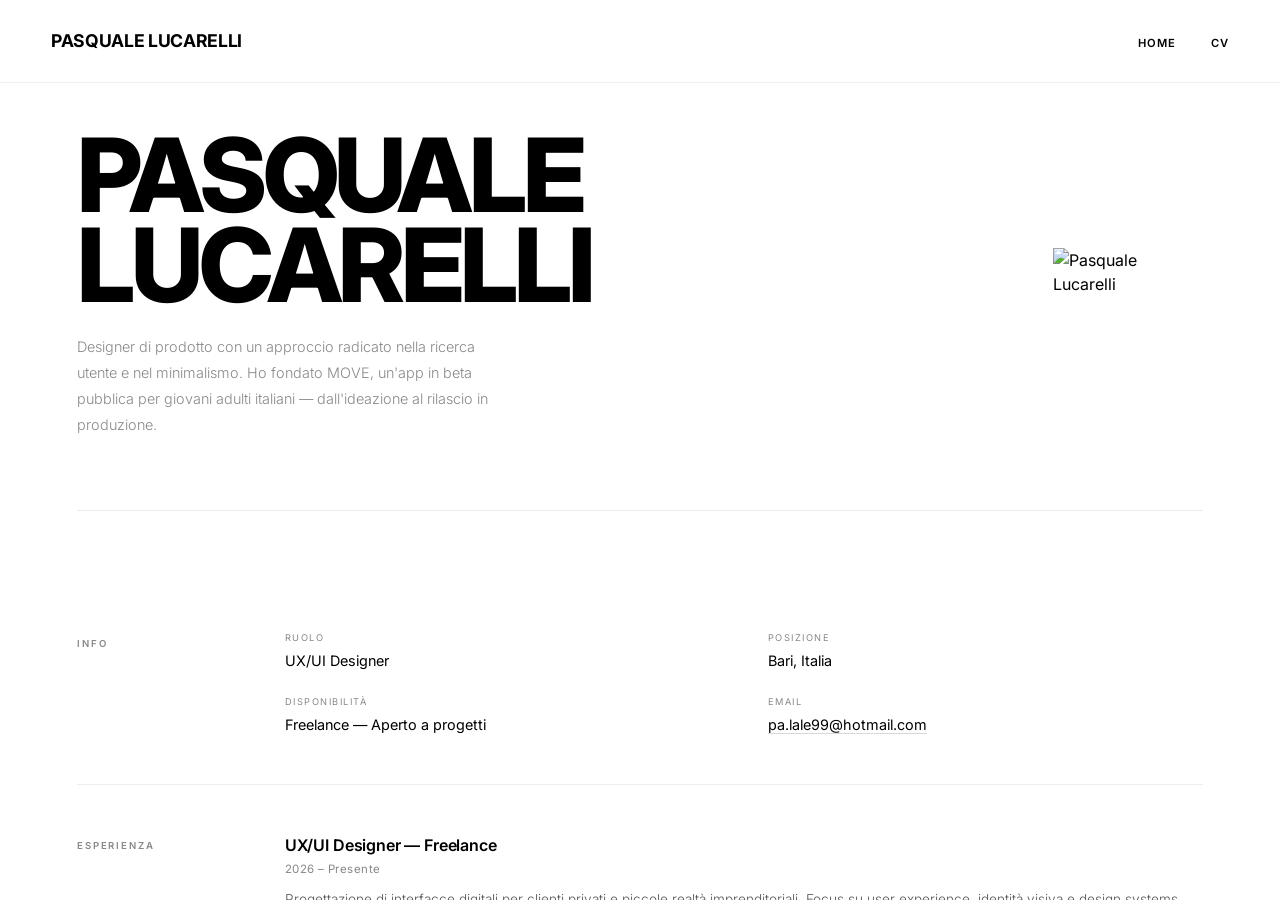
==== curriculum.html @ 56eaa18d "Added Move" ====
<!doctype html>
<html lang="it">
  <head>
    <meta charset="utf-8" />
    <meta name="viewport" content="width=device-width, initial-scale=1" />
    <title>Curriculum — Pasquale Lucarelli</title>

    <link rel="icon" type="image/x-icon" href="/assets/img/favicon/favicon.ico">
    <link href="https://cdn.jsdelivr.net/npm/bootstrap@5.3.3/dist/css/bootstrap.min.css" rel="stylesheet">
    <link href="https://fonts.googleapis.com/css2?family=Inter:wght@300;400;600;700;800&display=swap" rel="stylesheet">
    <link rel="stylesheet" href="assets/css/Style.css">
  </head>

  <body class="cv-page">

    <header>
      <a href="index.html" class="brand">PASQUALE LUCARELLI</a>
      <nav>
        <a href="index.html" class="top-link">HOME</a>
        <a href="curriculum.html" class="top-link">CV</a>
      </nav>
    </header>

    <main class="cv-main">

      <!-- ── HERO ── -->
      <div class="cv-hero">
        <div class="cv-hero-text">
          <h1 class="cv-name">Pasquale Lucarelli</h1>
          <p class="cv-tagline">Designer di prodotto con un approccio radicato nella ricerca utente e nel minimalismo. Ho fondato MOVE, un'app in beta pubblica per giovani adulti italiani — dall'ideazione al rilascio in produzione.</p>
        </div>
        <div class="cv-photo">
          <img src="assets/img/jpg/profile.jpg" alt="Pasquale Lucarelli" style="width:150px;height:190px;object-fit:cover;display:block;">
          </div>
        </div>
      </div>

      <!-- ── INFO ── -->
      <div class="cv-section">
        <div class="cv-label">Info</div>
        <div class="cv-content">
          <div class="cv-info-grid">
            <div class="cv-info-item">
              <span class="cv-info-key">Ruolo</span>
              <span class="cv-info-val">UX/UI Designer</span>
            </div>
            <div class="cv-info-item">
              <span class="cv-info-key">Posizione</span>
              <span class="cv-info-val">Bari, Italia</span>
            </div>
            <div class="cv-info-item">
              <span class="cv-info-key">Disponibilità</span>
              <span class="cv-info-val">Freelance — Aperto a progetti</span>
            </div>
            <div class="cv-info-item">
              <span class="cv-info-key">Email</span>
              <span class="cv-info-val">
                <a href="mailto:pa.lale99@hotmail.com">pa.lale99@hotmail.com</a>
              </span>
            </div>
          </div>
        </div>
      </div>

      <!-- ── ESPERIENZA ── -->
      <div class="cv-section">
        <div class="cv-label">Esperienza</div>
        <div class="cv-content">
          <div class="cv-entry">
            <div class="cv-entry-title">UX/UI Designer — Freelance</div>
            <div class="cv-entry-subtitle">2026 – Presente</div>
            <div class="cv-entry-desc">Progettazione di interfacce digitali per clienti privati e piccole realtà imprenditoriali. Focus su user experience, identità visiva e design systems.</div>
          </div>
          <div class="cv-entry">
            <div class="cv-entry-title">Food Product Designer</div>
            <div class="cv-entry-subtitle">Villa Finzi, Taranto — 2025–2026</div>
            <div class="cv-entry-desc">Sviluppo e design di prodotti alimentari, dalla concept art al packaging finale. Collaborazione con team creativi per la comunicazione del brand.</div>
          </div>
        </div>
      </div>

      <!-- ── PROGETTI ── -->
      <div class="cv-section">
        <div class="cv-label">Progetti</div>
        <div class="cv-content">
          <div class="cv-entry">
            <div class="cv-entry-title">
              MOVE — Product Designer &amp; Founder
              <a href="https://move-neon.vercel.app/" target="_blank" rel="noopener"
                 style="margin-left:14px;font-size:0.58rem;font-weight:700;letter-spacing:0.16em;color:#888;border-bottom:1px solid rgba(0,0,0,0.2);text-decoration:none;text-transform:uppercase;transition:border-color 0.2s;"
                 onmouseover="this.style.borderColor='#000'" onmouseout="this.style.borderColor='rgba(0,0,0,0.2)'">
                APRI ↗
              </a>
            </div>
            <div class="cv-entry-subtitle">2025 – Presente · Bari, Italia</div>
            <div class="cv-entry-desc">App italiana di wellbeing e social per giovani adulti (20–30 anni) che lottano contro isolamento, inattività e mancanza di direzione. Ho gestito l'intero processo: ricerca qualitativa sugli utenti, definizione dei pain point, architettura dell'informazione, UX dell'onboarding e dell'app, design system, prototipazione in Figma e rilascio in beta pubblica. Front-end sviluppato con HTML, CSS, JavaScript e React — autenticazione e database via Supabase.</div>
          </div>
        </div>
      </div>

      <!-- ── FORMAZIONE ── -->
      <div class="cv-section">
        <div class="cv-label">Formazione</div>
        <div class="cv-content">
          <div class="cv-entry">
            <div class="cv-entry-title">UX/UI Design — Corso professionale</div>
            <div class="cv-entry-subtitle">2024–2025</div>
            <div class="cv-entry-desc">Formazione intensiva su user research, wireframing, prototipazione e design thinking. Strumenti principali: Figma, Adobe XD.</div>
          </div>
        </div>
      </div>

      <!-- ── SKILLS ── -->
      <div class="cv-section">
        <div class="cv-label">Skills</div>
        <div class="cv-content">
          <div class="cv-skills">
            <span class="cv-pill">UX/UI Design</span>
            <span class="cv-pill">Product Design</span>
            <span class="cv-pill">Figma</span>
            <span class="cv-pill">User Research</span>
            <span class="cv-pill">User Testing</span>
            <span class="cv-pill">Prototipazione</span>
            <span class="cv-pill">Design Systems</span>
            <span class="cv-pill">Brand Identity</span>
            <span class="cv-pill">HTML / CSS</span>
            <span class="cv-pill">JavaScript</span>
            <span class="cv-pill">React</span>
            <span class="cv-pill">Adobe Photoshop</span>
            <span class="cv-pill">Adobe Illustrator</span>
            <span class="cv-pill">Canva</span>
            <span class="cv-pill">Copywriting</span>
          </div>
        </div>
      </div>

      <!-- ── SOCIAL ── -->
      <div class="cv-section cv-section--last">
        <div class="cv-label">Social</div>
        <div class="cv-content">
          <div class="cv-socials">

            <a href="https://www.linkedin.com/in/pasquale-lucarelli-a5b2b82a2" target="_blank" rel="noopener" class="cv-social-link">
              <div class="cv-social-icon">
                <svg width="18" height="18" viewBox="0 0 24 24" fill="none" stroke="currentColor" stroke-width="1.8">
                  <rect x="2" y="2" width="20" height="20" rx="3"/>
                  <path d="M7 10v7M7 7v.5"/>
                  <path d="M11 17v-4c0-1.5 1-3 3-3s3 1.5 3 3v4M11 10v7"/>
                </svg>
              </div>
              <div class="cv-social-info">
                <span class="cv-social-name">LinkedIn</span>
                <span class="cv-social-handle">linkedin.com/in/pasqualelucarelli</span>
              </div>
              <span class="cv-social-arrow">→</span>
            </a>

            <a href="https://instagram.com/lucarelli.pasquale59" target="_blank" rel="noopener" class="cv-social-link">
              <div class="cv-social-icon">
                <svg width="18" height="18" viewBox="0 0 24 24" fill="none" stroke="currentColor" stroke-width="1.8">
                  <rect x="2" y="2" width="20" height="20" rx="5"/>
                  <circle cx="12" cy="12" r="4"/>
                  <circle cx="17.5" cy="6.5" r=".8" fill="currentColor"/>
                </svg>
              </div>
              <div class="cv-social-info">
                <span class="cv-social-name">Instagram</span>
                <span class="cv-social-handle">@lucarelli.pasquale59</span>
              </div>
              <span class="cv-social-arrow">→</span>
            </a>

          </div>
        </div>
      </div>

    </main>

  </body>
</html>
---- assets/css/Style.css ----
body {
  font-family: "Inter", sans-serif;
  background-color: #ffffff;
  color: #000000;
  margin: 0;
  overflow: hidden;
  -webkit-font-smoothing: antialiased;
}

header {
  position: fixed;
  top: 0;
  width: 100%;
  z-index: 1000;
  mix-blend-mode: difference;
  color: white;
  padding: 40px 4vw;
  display: flex;
  justify-content: space-between;
  align-items: center;
}
header .brand {
  font-weight: 700;
  font-size: 1.1rem;
  letter-spacing: -0.02em;
  text-decoration: none;
  color: inherit;
}
header .brand:hover {
  opacity: 0.7;
}
header .top-link {
  color: white !important;
  text-decoration: none;
  margin-left: 30px;
  font-size: 0.7rem;
  font-weight: 600;
  letter-spacing: 0.1em;
}

main {
  height: 100vh;
  overflow-y: scroll;
  scroll-snap-type: y mandatory;
  scroll-behavior: smooth;
}

.section {
  height: 100vh;
  width: 100%;
  display: flex;
  align-items: center;
  justify-content: center;
  scroll-snap-align: start;
  padding: 0 10vw;
}
.section:hover .project-media img {
  transform: scale(1.05);
}
.section .hero-text-wrapper {
  width: 100%;
}
.section .hero-text-wrapper .giant-title {
  font-size: clamp(3.5rem, 8vw, 10rem);
  line-height: 0.9;
  font-weight: 300;
  text-transform: uppercase;
}
.section .hero-text-wrapper .giant-title span.bold {
  display: block;
  font-weight: 800;
  margin-left: 10vw;
}

.floating-dock {
  position: fixed;
  bottom: 30px;
  left: 50%;
  transform: translateX(-50%);
  background: rgba(255, 255, 255, 0.75);
  backdrop-filter: blur(20px) saturate(180%);
  padding: 8px 10px;
  border-radius: 20px;
  border: 1px solid rgba(255, 255, 255, 0.4);
  display: flex;
  gap: 5px;
  z-index: 2000;
  box-shadow: 0 15px 35px rgba(0, 0, 0, 0.1);
  transition: transform 0.5s cubic-bezier(0.16, 1, 0.3, 1);
}
.floating-dock .dock-link {
  text-decoration: none;
  color: #000000;
  font-size: 0.75rem;
  font-weight: 600;
  padding: 10px 18px;
  border-radius: 12px;
  transition: 0.3s;
}
.floating-dock .dock-link:hover {
  background: rgba(0, 0, 0, 0.05);
}

.custom-overlay {
  position: fixed;
  inset: 0;
  background: #ffffff;
  z-index: 9000;
  transform: translateY(100%);
  transition: transform 0.8s cubic-bezier(0.16, 1, 0.3, 1);
  display: flex;
  align-items: center;
  justify-content: center;
  padding: 0 4vw;
}
.custom-overlay.active {
  transform: translateY(0);
}
.custom-overlay .minimal-form {
  width: 100%;
  max-width: 700px;
}
.custom-overlay .minimal-form .form-label {
  font-size: 0.65rem;
  font-weight: 600;
  letter-spacing: 0.14em;
  color: #888888;
  display: block;
  margin-bottom: 6px;
}
.custom-overlay .minimal-form .form-input {
  width: 100%;
  border: none;
  border-bottom: 1px solid #eee;
  padding: 10px 0;
  font-size: 1.3rem;
  margin-bottom: 40px;
  outline: none;
  font-family: "Inter", sans-serif;
  background: transparent;
  resize: none;
}
.custom-overlay .minimal-form .form-input:focus {
  border-bottom-color: #000000;
}
.custom-overlay .minimal-form .submit-btn {
  background: #000000;
  color: #ffffff;
  border: none;
  padding: 16px 36px;
  font-size: 0.75rem;
  font-weight: 700;
  letter-spacing: 0.12em;
  cursor: pointer;
  transition: opacity 0.2s;
}
.custom-overlay .minimal-form .submit-btn:hover {
  opacity: 0.75;
}

#close-btn {
  position: fixed;
  top: 36px;
  right: 4vw;
  z-index: 9100;
  background: none;
  border: none;
  cursor: pointer;
  width: 40px;
  height: 40px;
  padding: 0;
  transition: opacity 0.3s;
}
#close-btn svg {
  width: 100%;
  height: 100%;
}

.project-media {
  width: 90%;
  height: 78vh;
  position: relative;
  overflow: hidden;
  border-radius: 6px;
  box-shadow: 0 20px 60px rgba(0, 0, 0, 0.18), 0 6px 20px rgba(0, 0, 0, 0.1);
  transition: box-shadow 0.4s ease, transform 0.4s ease;
}
.project-media:hover {
  box-shadow: 0 32px 80px rgba(0, 0, 0, 0.22), 0 10px 30px rgba(0, 0, 0, 0.12);
  transform: translateY(-4px);
}
.project-media img {
  width: 100%;
  height: 100%;
  -o-object-fit: cover;
     object-fit: cover;
  transition: transform 1.5s cubic-bezier(0.16, 1, 0.3, 1);
}
.project-media .project-info {
  position: absolute;
  bottom: 36px;
  left: 36px;
  color: white;
}
.project-media .project-info .project-category {
  font-size: 0.7rem;
  font-weight: 600;
  letter-spacing: 0.12em;
  opacity: 0.7;
  display: block;
  margin-bottom: 6px;
}
.project-media .project-info .project-title {
  font-size: clamp(2.5rem, 6vw, 6rem);
  font-weight: 800;
  line-height: 1;
  letter-spacing: -0.03em;
  margin: 0;
}

.cv-page {
  overflow-y: auto;
  overflow-x: hidden;
  background: #ffffff;
}
.cv-page header {
  mix-blend-mode: normal;
  color: #000000;
  background: rgba(255, 255, 255, 0.85);
  backdrop-filter: blur(20px) saturate(180%);
  border-bottom: 1px solid rgba(0, 0, 0, 0.06);
  padding: 28px 4vw;
}
.cv-page header .brand {
  color: #000000;
}
.cv-page header .top-link {
  color: #000000 !important;
}

.cv-main {
  width: 100%;
  padding: 130px 6vw 120px;
}

.cv-hero {
  display: flex;
  justify-content: space-between;
  align-items: flex-end;
  gap: 40px;
  padding-bottom: 72px;
  margin-bottom: 72px;
  border-bottom: 1px solid rgba(0, 0, 0, 0.08);
}

.cv-name {
  font-size: clamp(3.5rem, 8vw, 7rem);
  font-weight: 800;
  line-height: 0.88;
  letter-spacing: -0.04em;
  text-transform: uppercase;
  margin: 0 0 24px 0;
}

.cv-tagline {
  font-size: 0.9rem;
  color: #888888;
  line-height: 1.8;
  max-width: 420px;
  font-weight: 300;
  margin: 0;
}

.cv-photo {
  flex-shrink: 0;
}

.cv-photo-placeholder {
  width: 140px;
  height: 178px;
  background: #f5f5f5;
  border: 1px solid #e8e8e8;
  border-radius: 4px;
  display: flex;
  flex-direction: column;
  align-items: center;
  justify-content: center;
  gap: 10px;
  color: #888888;
}
.cv-photo-placeholder svg {
  opacity: 0.3;
}
.cv-photo-placeholder span {
  font-size: 0.6rem;
  letter-spacing: 0.14em;
  text-transform: uppercase;
}

.cv-section {
  display: grid;
  grid-template-columns: 160px 1fr;
  gap: 0 48px;
  padding: 48px 0;
  border-bottom: 1px solid rgba(0, 0, 0, 0.07);
}
.cv-section--last {
  border-bottom: none;
}

.cv-label {
  font-size: 0.6rem;
  font-weight: 600;
  letter-spacing: 0.2em;
  text-transform: uppercase;
  color: #888888;
  padding-top: 6px;
}

.cv-info-grid {
  display: grid;
  grid-template-columns: 1fr 1fr;
  gap: 24px 48px;
}

.cv-info-item {
  display: flex;
  flex-direction: column;
  gap: 5px;
}

.cv-info-key {
  font-size: 0.58rem;
  letter-spacing: 0.16em;
  text-transform: uppercase;
  color: #888888;
}

.cv-info-val {
  font-size: 0.9rem;
  font-weight: 400;
}
.cv-info-val a {
  color: #000000;
  text-decoration: none;
  border-bottom: 1px solid rgba(0, 0, 0, 0.15);
  transition: border-color 0.2s;
}
.cv-info-val a:hover {
  border-color: #000000;
}

.cv-entry {
  margin-bottom: 36px;
}
.cv-entry:last-child {
  margin-bottom: 0;
}

.cv-entry-title {
  font-size: 1rem;
  font-weight: 600;
  letter-spacing: -0.01em;
  margin-bottom: 4px;
}

.cv-entry-subtitle {
  font-size: 0.72rem;
  color: #888888;
  margin-bottom: 10px;
  letter-spacing: 0.04em;
}

.cv-entry-desc {
  font-size: 0.85rem;
  color: #555;
  line-height: 1.75;
  font-weight: 300;
}

.cv-skills {
  display: flex;
  flex-wrap: wrap;
  gap: 8px;
}

.cv-pill {
  display: inline-block;
  padding: 6px 16px;
  border: 1px solid rgba(0, 0, 0, 0.14);
  border-radius: 20px;
  font-size: 0.7rem;
  letter-spacing: 0.06em;
  font-weight: 400;
  color: #000000;
  transition: border-color 0.2s, background 0.2s;
  cursor: default;
}
.cv-pill:hover {
  border-color: #000000;
  background: rgba(0, 0, 0, 0.04);
}

.cv-socials {
  display: flex;
  flex-direction: column;
  gap: 12px;
}

.cv-social-link {
  display: flex;
  align-items: center;
  gap: 16px;
  text-decoration: none;
  color: #000000;
  padding: 16px 0;
  border-bottom: 1px solid rgba(0, 0, 0, 0.07);
  transition: opacity 0.2s, transform 0.2s;
}
.cv-social-link:last-child {
  border-bottom: none;
}
.cv-social-link:hover {
  opacity: 0.6;
  transform: translateX(5px);
  color: #000000;
}

.cv-social-icon {
  width: 32px;
  height: 32px;
  display: flex;
  align-items: center;
  justify-content: center;
  flex-shrink: 0;
  opacity: 0.5;
}

.cv-social-info {
  flex: 1;
  display: flex;
  flex-direction: column;
  gap: 2px;
}

.cv-social-name {
  font-size: 0.8rem;
  font-weight: 600;
  letter-spacing: 0.06em;
}

.cv-social-handle {
  font-size: 0.7rem;
  color: #888888;
}

.cv-social-arrow {
  font-size: 1rem;
  color: #888888;
  transition: transform 0.2s;
}
.cv-social-link:hover .cv-social-arrow {
  transform: translateX(4px);
}

/* ─────────────────────────────────────────────────────────
   10. PROJECT BADGE (es. LIVE)
   ───────────────────────────────────────────────────────── */
.project-badge {
  position: absolute;
  top: 24px;
  right: 24px;
  background: rgba(255, 255, 255, 0.1);
  backdrop-filter: blur(8px);
  -webkit-backdrop-filter: blur(8px);
  border: 1px solid rgba(255, 255, 255, 0.2);
  color: rgba(255, 255, 255, 0.9);
  font-size: 0.55rem;
  font-weight: 700;
  letter-spacing: 0.2em;
  padding: 5px 14px 5px 10px;
  border-radius: 20px;
  display: inline-flex;
  align-items: center;
  gap: 8px;
}
.project-badge::before {
  content: '';
  width: 5px;
  height: 5px;
  border-radius: 50%;
  background: #4ECDC4;
  flex-shrink: 0;
  animation: pulse-dot 2s ease-in-out infinite;
}
@keyframes pulse-dot {
  0%, 100% { opacity: 1; }
  50%       { opacity: 0.35; }
}

/* ─────────────────────────────────────────────────────────
   11. MOVE — card con gradiente brand
   ───────────────────────────────────────────────────────── */
.project-media--move {
  background: linear-gradient(145deg, #061919 0%, #0a2e2e 45%, #0e3c3c 70%, #124a4a 100%);
}
.move-waveform {
  position: absolute;
  inset: 0;
  pointer-events: none;
  overflow: hidden;
}
.move-waveform svg {
  width: 100%;
  height: 100%;
}
.move-waveform path {
  transition: opacity 1.5s cubic-bezier(0.16, 1, 0.3, 1);
}
.section:hover .move-waveform path:nth-child(1) { opacity: 0.52; }
.section:hover .move-waveform path:nth-child(2) { opacity: 0.28; }
.section:hover .move-waveform path:nth-child(3) { opacity: 0.18; }

/* ─────────────────────────────────────────────────────────
   12. WRAPPER LINK per project card
   ───────────────────────────────────────────────────────── */
.project-media-link {
  display: block;
  width: 90%;
  text-decoration: none;
}
.project-media-link .project-media {
  width: 100%;
}

/* ─────────────────────────────────────────────────────────
   13. HERO ENTRANCE ANIMATION
   ───────────────────────────────────────────────────────── */
@keyframes fadeInUp {
  from { opacity: 0; transform: translateY(28px); }
  to   { opacity: 1; transform: translateY(0); }
}
.hero-text-wrapper {
  animation: fadeInUp 0.9s cubic-bezier(0.16, 1, 0.3, 1) both;
}

@media (max-width: 680px) {
  .cv-hero {
    flex-direction: column-reverse;
    align-items: flex-start;
    gap: 28px;
    padding-bottom: 52px;
    margin-bottom: 52px;
  }
  .cv-photo-placeholder {
    width: 100px;
    height: 128px;
  }
  .cv-section {
    grid-template-columns: 1fr;
    gap: 14px;
    padding: 36px 0;
  }
  .cv-info-grid {
    grid-template-columns: 1fr;
    gap: 20px;
  }
}/*# sourceMappingURL=Style.css.map */
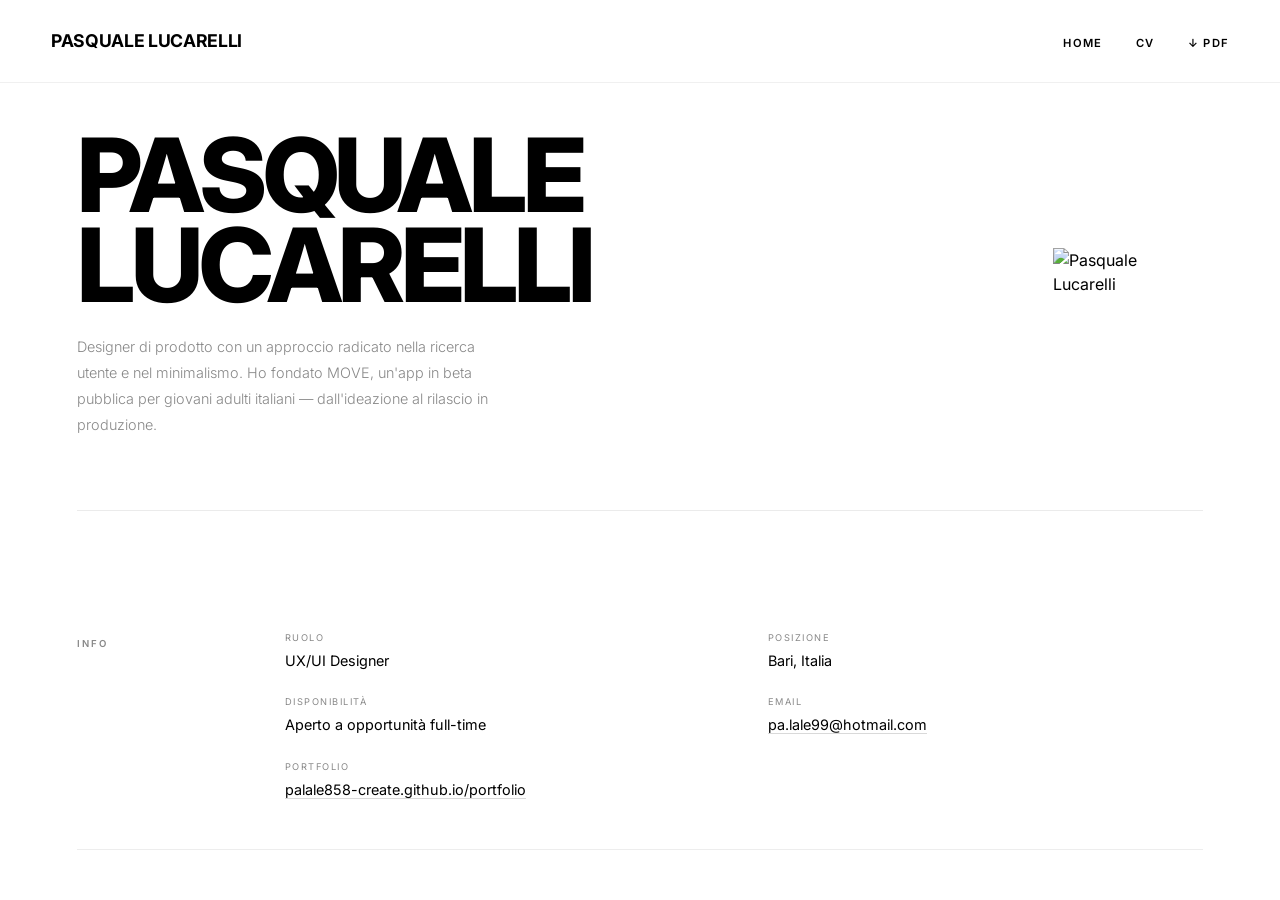
==== commit b5d65528: "update" ====
--- a/curriculum.html
+++ b/curriculum.html
@@ -18,6 +18,7 @@
       <nav>
         <a href="index.html" class="top-link">HOME</a>
         <a href="curriculum.html" class="top-link">CV</a>
+        <button onclick="window.print()" class="cv-print-btn top-link" style="background:none;border:none;cursor:pointer;font-family:inherit;padding:0;margin-left:30px;font-size:0.7rem;font-weight:600;letter-spacing:0.1em;color:#000;">↓ PDF</button>
       </nav>
     </header>
 
@@ -31,7 +32,6 @@
         </div>
         <div class="cv-photo">
           <img src="assets/img/jpg/profile.jpg" alt="Pasquale Lucarelli" style="width:150px;height:190px;object-fit:cover;display:block;">
-          </div>
         </div>
       </div>
 
@@ -50,7 +50,7 @@
             </div>
             <div class="cv-info-item">
               <span class="cv-info-key">Disponibilità</span>
-              <span class="cv-info-val">Freelance — Aperto a progetti</span>
+              <span class="cv-info-val">Aperto a opportunità full-time</span>
             </div>
             <div class="cv-info-item">
               <span class="cv-info-key">Email</span>
@@ -58,6 +58,12 @@
                 <a href="mailto:pa.lale99@hotmail.com">pa.lale99@hotmail.com</a>
               </span>
             </div>
+            <div class="cv-info-item">
+              <span class="cv-info-key">Portfolio</span>
+              <span class="cv-info-val">
+                <a href="https://palale858-create.github.io/portfolio/" target="_blank">palale858-create.github.io/portfolio</a>
+              </span>
+            </div>
           </div>
         </div>
       </div>
@@ -74,7 +80,7 @@
           <div class="cv-entry">
             <div class="cv-entry-title">Food Product Designer</div>
             <div class="cv-entry-subtitle">Villa Finzi, Taranto — 2025–2026</div>
-            <div class="cv-entry-desc">Sviluppo e design di prodotti alimentari, dalla concept art al packaging finale. Collaborazione con team creativi per la comunicazione del brand.</div>
+            <div class="cv-entry-desc">Design di prodotti alimentari e packaging: dall'ideazione al prodotto finito, in collaborazione con team creativi. Il lavoro sulla comunicazione visiva del brand e sul processo creativo strutturato ha alimentato la transizione al design digitale.</div>
           </div>
         </div>
       </div>
@@ -86,14 +92,24 @@
           <div class="cv-entry">
             <div class="cv-entry-title">
               MOVE — Product Designer &amp; Founder
-              <a href="https://move-neon.vercel.app/" target="_blank" rel="noopener"
+              <a href="http://joinmove.it/" target="_blank" rel="noopener"
                  style="margin-left:14px;font-size:0.58rem;font-weight:700;letter-spacing:0.16em;color:#888;border-bottom:1px solid rgba(0,0,0,0.2);text-decoration:none;text-transform:uppercase;transition:border-color 0.2s;"
                  onmouseover="this.style.borderColor='#000'" onmouseout="this.style.borderColor='rgba(0,0,0,0.2)'">
                 APRI ↗
               </a>
             </div>
             <div class="cv-entry-subtitle">2025 – Presente · Bari, Italia</div>
-            <div class="cv-entry-desc">App italiana di wellbeing e social per giovani adulti (20–30 anni) che lottano contro isolamento, inattività e mancanza di direzione. Ho gestito l'intero processo: ricerca qualitativa sugli utenti, definizione dei pain point, architettura dell'informazione, UX dell'onboarding e dell'app, design system, prototipazione in Figma e rilascio in beta pubblica. Front-end sviluppato con HTML, CSS, JavaScript e React — autenticazione e database via Supabase.</div>
+            <div class="cv-entry-desc">App italiana per giovani adulti alla ricerca di esperienze e connessioni reali. Gestione completa del processo: ricerca qualitativa sugli utenti, architettura dell'informazione, UX di onboarding e app, design system e prototipazione in Figma. Prodotto in produzione — app mobile, sito web e backend completo con autenticazione e database via Supabase. Front-end sviluppato con HTML, CSS, JavaScript e React. Progetto early-stage con eventi reali nelle principali città italiane.</div>
+          </div>
+          <div class="cv-entry">
+            <div class="cv-entry-title">ORIZON — Brand Identity</div>
+            <div class="cv-entry-subtitle">2025 · Freelance</div>
+            <div class="cv-entry-desc">Brand identity completa per Orizon, agenzia di viaggi sostenibili e rigenerativi. Logo in due varianti, palette cromatica a 5 colori, sistema tipografico (Montserrat Light + Filicudi Solid), set di icone e linee guida social per Facebook, YouTube e Instagram.</div>
+          </div>
+          <div class="cv-entry">
+            <div class="cv-entry-title">LSMC — UX Redesign</div>
+            <div class="cv-entry-subtitle">2025 · Freelance</div>
+            <div class="cv-entry-desc">Analisi UX critica e proposta di redesign per LastMinuteSottoCasa, piattaforma italiana anti-spreco alimentare. Identificazione delle criticità dell'interfaccia esistente e progettazione di una nuova esperienza: hero section, sezione "come funziona", barra statistiche e testimonial. Strumento: Figma.</div>
           </div>
         </div>
       </div>
@@ -103,9 +119,26 @@
         <div class="cv-label">Formazione</div>
         <div class="cv-content">
           <div class="cv-entry">
-            <div class="cv-entry-title">UX/UI Design — Corso professionale</div>
+            <div class="cv-entry-title">UX/UI Design — Start2Impact University</div>
             <div class="cv-entry-subtitle">2024–2025</div>
-            <div class="cv-entry-desc">Formazione intensiva su user research, wireframing, prototipazione e design thinking. Strumenti principali: Figma, Adobe XD.</div>
+            <div class="cv-entry-desc">Formazione professionale intensiva su user research, wireframing, prototipazione e design thinking. Strumenti principali: Figma, Adobe XD.</div>
+          </div>
+        </div>
+      </div>
+
+      <!-- ── LINGUE ── -->
+      <div class="cv-section">
+        <div class="cv-label">Lingue</div>
+        <div class="cv-content">
+          <div class="cv-info-grid">
+            <div class="cv-info-item">
+              <span class="cv-info-key">Italiano</span>
+              <span class="cv-info-val">Madrelingua</span>
+            </div>
+            <div class="cv-info-item">
+              <span class="cv-info-key">Inglese</span>
+              <span class="cv-info-val">Intermedio — B2</span>
+            </div>
           </div>
         </div>
       </div>
@@ -155,17 +188,15 @@
               <span class="cv-social-arrow">→</span>
             </a>
 
-            <a href="https://instagram.com/lucarelli.pasquale59" target="_blank" rel="noopener" class="cv-social-link">
+            <a href="https://github.com/housepaki" target="_blank" rel="noopener" class="cv-social-link">
               <div class="cv-social-icon">
                 <svg width="18" height="18" viewBox="0 0 24 24" fill="none" stroke="currentColor" stroke-width="1.8">
-                  <rect x="2" y="2" width="20" height="20" rx="5"/>
-                  <circle cx="12" cy="12" r="4"/>
-                  <circle cx="17.5" cy="6.5" r=".8" fill="currentColor"/>
+                  <path d="M9 19c-5 1.5-5-2.5-7-3m14 6v-3.87a3.37 3.37 0 0 0-.94-2.61c3.14-.35 6.44-1.54 6.44-7A5.44 5.44 0 0 0 20 4.77 5.07 5.07 0 0 0 19.91 1S18.73.65 16 2.48a13.38 13.38 0 0 0-7 0C6.27.65 5.09 1 5.09 1A5.07 5.07 0 0 0 5 4.77a5.44 5.44 0 0 0-1.5 3.78c0 5.42 3.3 6.61 6.44 7A3.37 3.37 0 0 0 9 18.13V22" stroke-linecap="round" stroke-linejoin="round"/>
                 </svg>
               </div>
               <div class="cv-social-info">
-                <span class="cv-social-name">Instagram</span>
-                <span class="cv-social-handle">@lucarelli.pasquale59</span>
+                <span class="cv-social-name">GitHub</span>
+                <span class="cv-social-handle">github.com/housepaki</span>
               </div>
               <span class="cv-social-arrow">→</span>
             </a>
--- a/assets/css/Style.css
+++ b/assets/css/Style.css
@@ -522,15 +522,15 @@
 .section:hover .move-waveform path:nth-child(3) { opacity: 0.18; }
 
 /* ─────────────────────────────────────────────────────────
-   12. WRAPPER LINK per project card
+   12. <a> usato come project card (MOVE)
    ───────────────────────────────────────────────────────── */
-.project-media-link {
+a.project-media {
+  text-decoration: none;
   display: block;
-  width: 90%;
-  text-decoration: none;
-}
-.project-media-link .project-media {
-  width: 100%;
+}
+a.project-media .project-title,
+a.project-media .project-category {
+  color: white;
 }
 
 /* ─────────────────────────────────────────────────────────
@@ -565,4 +565,270 @@
     grid-template-columns: 1fr;
     gap: 20px;
   }
-}/*# sourceMappingURL=Style.css.map */+  .cs-overview { grid-template-columns: 1fr 1fr; }
+  .cs-overview-item { margin-left: 5vw; padding-right: 5vw; padding-top: 20px; padding-bottom: 20px; }
+  .cs-overview-item:nth-child(2) { border-right: none; }
+  .cs-overview-item:nth-child(3) { border-right: 1px solid rgba(0,0,0,0.07); }
+  .cs-hero { height: 60vh; }
+  .cs-hero-overlay { padding: 36px 5vw; }
+  .cs-body { padding: 48px 5vw; }
+  .cs-grid-2 { grid-template-columns: 1fr; }
+  .cs-footer { flex-direction: column; gap: 20px; text-align: center; }
+}
+
+/* ─────────────────────────────────────────────────────────
+   14. CARD PROJECT DESCRIPTION (always visible)
+   ───────────────────────────────────────────────────────── */
+.project-info .project-desc {
+  font-size: 0.72rem;
+  color: rgba(255, 255, 255, 0.6);
+  font-weight: 300;
+  letter-spacing: 0.04em;
+  line-height: 1.5;
+  margin: 6px 0 0 0;
+  max-width: 380px;
+  text-shadow: 0 1px 4px rgba(0,0,0,0.4);
+}
+
+/* ─────────────────────────────────────────────────────────
+   15. SCROLL HINT (mobile only)
+   ───────────────────────────────────────────────────────── */
+.scroll-hint {
+  position: fixed;
+  bottom: 90px;
+  left: 50%;
+  transform: translateX(-50%);
+  display: none;
+  flex-direction: column;
+  align-items: center;
+  gap: 5px;
+  color: rgba(0, 0, 0, 0.28);
+  font-size: 0.48rem;
+  letter-spacing: 0.2em;
+  z-index: 500;
+  pointer-events: none;
+  animation: fadeHint 4s ease forwards;
+}
+@keyframes fadeHint {
+  0%   { opacity: 1; }
+  60%  { opacity: 1; }
+  100% { opacity: 0; }
+}
+
+/* ─────────────────────────────────────────────────────────
+   16. CASE STUDY PAGE
+   ───────────────────────────────────────────────────────── */
+body.case-study-page {
+  overflow-y: auto;
+  overflow-x: hidden;
+}
+body.case-study-page header {
+  mix-blend-mode: normal;
+  color: #000000;
+  background: rgba(255, 255, 255, 0.92);
+  backdrop-filter: blur(20px) saturate(180%);
+  border-bottom: 1px solid rgba(0, 0, 0, 0.07);
+  padding: 28px 4vw;
+}
+body.case-study-page header .brand { color: #000000; }
+body.case-study-page header .top-link { color: #000000 !important; }
+
+.cs-main { width: 100%; padding-top: 92px; }
+
+.cs-hero {
+  width: 100%;
+  height: 80vh;
+  position: relative;
+  overflow: hidden;
+}
+.cs-hero img {
+  width: 100%;
+  height: 100%;
+  -o-object-fit: cover;
+     object-fit: cover;
+}
+.cs-hero-overlay {
+  position: absolute;
+  inset: 0;
+  background: linear-gradient(to top, rgba(0,0,0,0.88) 0%, rgba(0,0,0,0.3) 50%, transparent 100%);
+  display: flex;
+  flex-direction: column;
+  justify-content: flex-end;
+  padding: 64px 8vw;
+  color: white;
+}
+.cs-hero-tag {
+  font-size: 0.6rem;
+  font-weight: 700;
+  letter-spacing: 0.22em;
+  text-transform: uppercase;
+  opacity: 0.65;
+  margin-bottom: 12px;
+  display: block;
+}
+.cs-hero-title {
+  font-size: clamp(3rem, 8vw, 8rem);
+  font-weight: 800;
+  line-height: 0.88;
+  letter-spacing: -0.04em;
+  margin: 0 0 20px 0;
+}
+.cs-hero-subtitle {
+  font-size: 1rem;
+  font-weight: 300;
+  opacity: 0.78;
+  max-width: 560px;
+  line-height: 1.7;
+  margin: 0;
+}
+.cs-overview {
+  display: grid;
+  grid-template-columns: repeat(4, 1fr);
+  border-bottom: 1px solid rgba(0, 0, 0, 0.08);
+}
+.cs-overview-item {
+  padding: 32px 24px 32px 0;
+  border-right: 1px solid rgba(0, 0, 0, 0.07);
+  margin-left: 8vw;
+}
+.cs-overview-item:last-child { border-right: none; }
+.cs-overview-label {
+  display: block;
+  font-size: 0.55rem;
+  letter-spacing: 0.22em;
+  text-transform: uppercase;
+  color: #888888;
+  margin-bottom: 7px;
+}
+.cs-overview-val {
+  font-size: 0.88rem;
+  font-weight: 500;
+  letter-spacing: -0.01em;
+}
+.cs-body { padding: 80px 8vw; max-width: 1200px; }
+.cs-block { margin-bottom: 80px; }
+.cs-label {
+  font-size: 0.58rem;
+  font-weight: 700;
+  letter-spacing: 0.22em;
+  text-transform: uppercase;
+  color: #888888;
+  display: block;
+  margin-bottom: 18px;
+}
+.cs-h2 {
+  font-size: clamp(1.4rem, 2.5vw, 2.2rem);
+  font-weight: 700;
+  letter-spacing: -0.025em;
+  margin: 0 0 20px 0;
+  line-height: 1.2;
+  max-width: 700px;
+}
+.cs-text {
+  font-size: 0.9rem;
+  color: #555555;
+  line-height: 1.9;
+  font-weight: 300;
+  max-width: 640px;
+  margin: 0 0 28px 0;
+}
+.cs-image-slot {
+  width: 100%;
+  background: #f5f5f5;
+  border: 1px dashed #dddddd;
+  border-radius: 8px;
+  display: flex;
+  align-items: center;
+  justify-content: center;
+  color: #bbbbbb;
+  font-size: 0.65rem;
+  letter-spacing: 0.14em;
+  text-transform: uppercase;
+  margin: 0 0 28px 0;
+}
+.cs-grid-2 {
+  display: grid;
+  grid-template-columns: 1fr 1fr;
+  gap: 20px;
+  margin: 0 0 28px 0;
+}
+.cs-card {
+  border: 1px solid rgba(0, 0, 0, 0.1);
+  border-radius: 8px;
+  padding: 28px 24px;
+}
+.cs-card-title {
+  font-size: 0.8rem;
+  font-weight: 600;
+  letter-spacing: 0.02em;
+  margin: 0 0 8px 0;
+}
+.cs-card-text {
+  font-size: 0.8rem;
+  color: #888888;
+  line-height: 1.65;
+  font-weight: 300;
+  margin: 0;
+}
+.cs-footer {
+  display: flex;
+  justify-content: space-between;
+  align-items: center;
+  padding: 48px 8vw;
+  border-top: 1px solid rgba(0, 0, 0, 0.08);
+}
+.cs-nav-link {
+  text-decoration: none;
+  color: #000000;
+  font-size: 0.7rem;
+  font-weight: 600;
+  letter-spacing: 0.12em;
+  text-transform: uppercase;
+  transition: opacity 0.2s;
+  display: inline-flex;
+  align-items: center;
+  gap: 8px;
+}
+.cs-nav-link:hover { opacity: 0.5; color: #000000; }
+
+/* ─────────────────────────────────────────────────────────
+   17. MOBILE PORTFOLIO
+   ───────────────────────────────────────────────────────── */
+@media (max-width: 768px) {
+  main { -webkit-overflow-scrolling: touch; }
+
+  .section { padding: 0 4vw; }
+
+  .section .hero-text-wrapper .giant-title {
+    font-size: clamp(2rem, 8.5vw, 3.5rem);
+    line-height: 0.92;
+  }
+  .section .hero-text-wrapper .giant-title span.bold { margin-left: 5vw; }
+
+  .project-media { width: 100%; height: 72vh; border-radius: 14px; }
+  a.project-media { width: 100%; }
+
+  .project-media .project-info { bottom: 24px; left: 22px; right: 22px; }
+  .project-media .project-info .project-title { font-size: clamp(1.8rem, 8vw, 3rem); }
+
+  .floating-dock {
+    bottom: max(18px, env(safe-area-inset-bottom, 18px));
+    gap: 2px;
+    padding: 6px 8px;
+  }
+  .floating-dock .dock-link { font-size: 0.65rem; padding: 8px 10px; }
+
+  header { padding: 20px 4vw; }
+  .scroll-hint { display: flex; }
+}
+
+/* ─────────────────────────────────────────────────────────
+   18. PRINT (CV → PDF)
+   ───────────────────────────────────────────────────────── */
+@media print {
+  header, .floating-dock, .cv-print-btn { display: none !important; }
+  body { overflow: auto !important; }
+  * { -webkit-print-color-adjust: exact !important; print-color-adjust: exact !important; }
+  .cv-main { padding: 40px 60px !important; }
+}
+/*# sourceMappingURL=Style.css.map */
